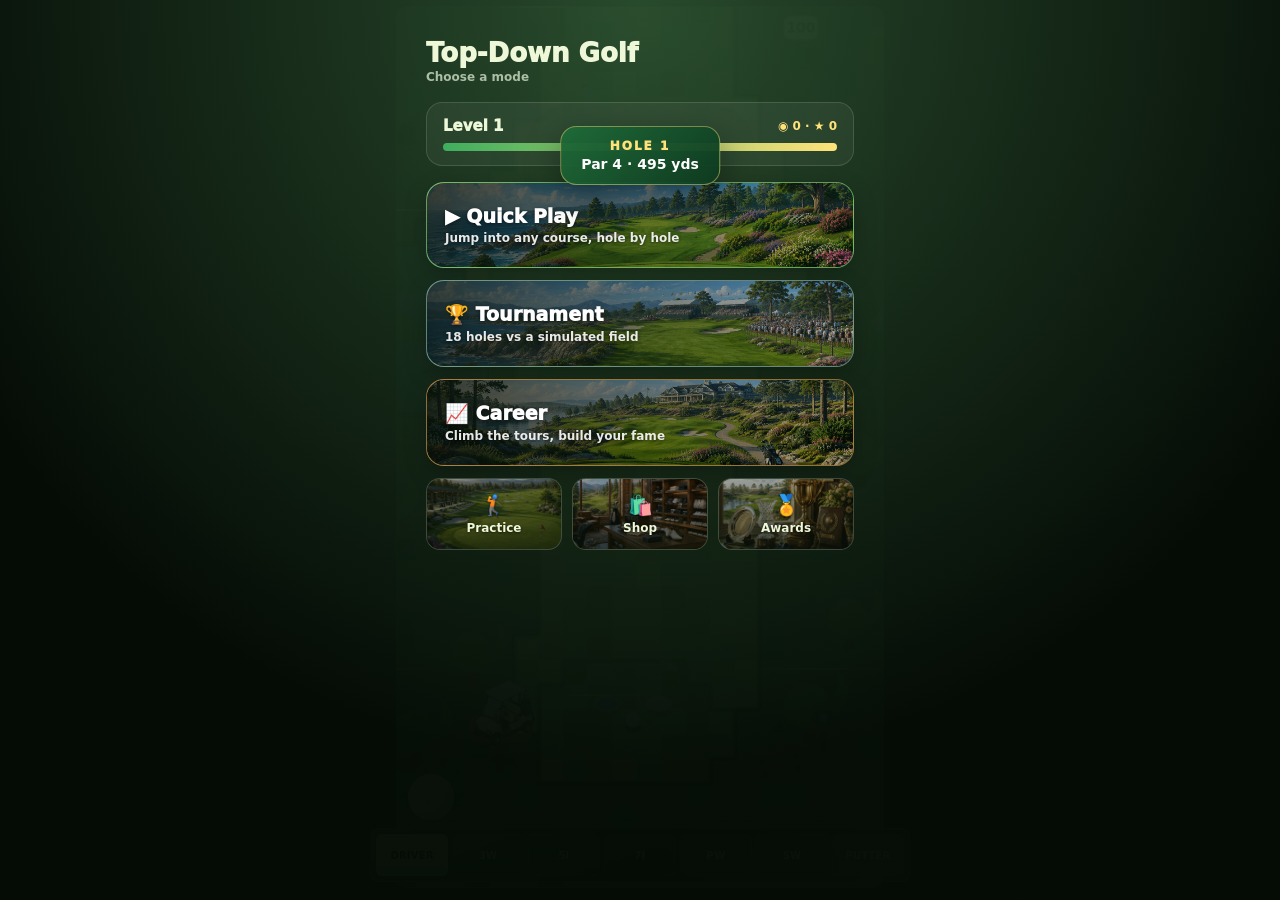
==== index.html @ 18592974 "Add files via upload" ====
<!doctype html>
<html lang="en">
<head>
  <meta charset="utf-8" />
  <meta name="viewport" content="width=device-width,initial-scale=1,viewport-fit=cover" />
  <title>Top-Down Golf Prototype</title>
  <link rel="stylesheet" href="style.css?v=round068" />
  <link rel="stylesheet" href="ui-layout-fix.css?v=round068" />
</head>
<body>
  <main class="app-shell">
    <header class="top-panel">
      <div>
        <p class="eyebrow" id="holeLabel">Hole 1 · Par 4</p>
        <h1>Top-Down Golf</h1>
        <p class="sub">Pull back from the ball, release to lock aim and power, then tap the moving strike marker in the green zone.</p>
      </div>
      <div class="score-card">
        <span>Strokes</span>
        <strong id="strokes">0</strong>
      </div>
    </header>

    <section class="status-grid" aria-label="Shot status">
      <div><span>Lie</span><strong id="lie">Tee</strong></div>
      <div><span>Club</span><strong id="club">Driver</strong></div>
      <div><span>Pin</span><strong id="distance">0 yd</strong></div>
      <div><span>Power</span><strong id="power">0%</strong></div>
    </section>

    <canvas id="course" width="420" height="760" aria-label="Playable top-down golf course"></canvas>

    <section class="club-panel" aria-label="Golf bag club selection">
      <button data-club="driver" class="selected">Driver</button>
      <button data-club="wood3">3W</button>
      <button data-club="iron5">5I</button>
      <button data-club="iron7">7I</button>
      <button data-club="wedgeP">PW</button>
      <button data-club="wedgeS">SW</button>
      <button data-club="putter">Putter</button>
    </section>

    <section class="actions">
      <button id="resetShot" type="button">Reset ball</button>
      <button id="newHole" type="button">Restart hole</button>
    </section>

    <p class="hint" id="hint">Pull back from the ball, release to lock aim and power, then tap the moving strike marker in the green zone.</p>
  </main>

  <script src="shared.js?v=round068"></script>
  <script src="hole-data.js?v=round068"></script>
  <script src="props.js?v=round068"></script>
  <script src="surface-rendering.js?v=liefix1"></script>
  <script src="slope-v034.js?v=round068"></script>
  <!-- Stage A: engine-core.js replaces game.js + active-tuning.js + putting-physics-v027.js + shot-shape-v031.js -->
  <script src="engine-core.js?v=stageA7"></script>
  <!-- Slope rethink: real green height-field break model (overrides getGreenSlopeAt) -->
  <script src="slope-field.js?v=slope5"></script>
  <script src="ui-polish.js?v=round068"></script>
  <!-- Redesigned swing/timing meter -->
  <script src="swing-meter.js?v=meter1"></script>
  <script src="version-badge.js?v=round068"></script>
  <!-- Stage B: round-core.js replaces round-v035.js and folds in round-v036.js's par-3 hole data -->
  <script src="round-core.js?v=stageB"></script>
  <script src="round-v036.js?v=round068"></script>
  <script src="round-v037.js?v=round068"></script>
  <script src="round-v038.js?v=round068"></script>
  <script src="round-v039.js?v=round068"></script>
  <script src="round-v040.js?v=round068"></script>
  <script src="round-v041.js?v=round068"></script>
  <script src="round-v042.js?v=round068"></script>
  <script src="round-v043.js?v=round068"></script>
  <script src="round-v044.js?v=round068"></script>
  <script src="course-menu-v045.js?v=round068"></script>
  <script src="courses-v046.js?v=palmfix2"></script>
  <!-- 5 new 18-hole courses: desert, moor, moon, mars, sky -->
  <script src="new-courses.js?v=new3"></script>
  <!-- high-detail per-theme objects for new courses -->
  <script src="course-detail.js?v=detail17"></script>
  <!-- Full creative visual redo of all 5 courses (base renderer; graphics-enhance layers lighting on top) -->
  <script src="course-visuals.js?v=redo16"></script>
  <script src="course-menu-svg-v047.js?v=round068"></script>
  <script src="course-menu-hybrid-v048.js?v=round068"></script>
  <script src="course-menu-classic-exit-v049.js?v=round068"></script>
  <script src="ball-menu-exit-style-v050.js?v=round068"></script>
  <!-- Photo course tiles: always-on image previews from images/course-<id>.jpg -->
  <!-- XP / levels / coins / unlocks / customisation -->
  <script src="progression.js?v=prog4"></script>
  <script src="course-menu-photos.js?v=photos7"></script>
  <!-- daily challenge: one date-seeded hole per day -->
  <script src="daily-challenge.js?v=daily1"></script>
  <!-- new game modes & systems -->
  <script src="achievements.js?v=achv3"></script>
  <script src="driving-range.js?v=range2"></script>
  <script src="putting-green.js?v=putt1"></script>
  <script src="game-modes.js?v=modes5"></script>
  <script src="camera-polish-v051.js?v=cam2"></script>
  <script src="camera-shot-framing-v052.js?v=round068"></script>
  <script src="camera-settle-putt-v053.js?v=round068"></script>
  <script src="putting-zoom-bg-v054.js?v=zoom25"></script>
  <script src="green-settle-putter-v055.js?v=round068"></script>
  <script src="green-putter-hardfix-v056.js?v=round068"></script>
  <!-- Symmetric club handoff: switch away from putter when ball settles off the green -->
  <script src="putter-handoff-fix.js?v=handoff2"></script>
  <script src="progression-career-v057.js?v=round068"></script>
  <script src="pass-and-play.js?v=pp3"></script>
  <script src="customisation-v057.js?v=round068"></script>
  <script src="wind-system-v057.js?v=wind2"></script>
  <script src="wind-flight-ui-v058.js?v=round068"></script>
  <script src="ingame-crisp-ui-v059.js?v=round068"></script>
  <script src="unified-ingame-ui-v060.js?v=round068"></script>
  <script src="ui-theme-tracer-shimmer-v061.js?v=round068"></script>
  <script src="topbar-wind-shimmer-v062.js?v=round068"></script>
  <script src="wind-no-snap-v063.js?v=wind3"></script>
  <script src="wind-overlay-tracer-v064.js?v=round068"></script>
  <script src="flight-curve-overlay-v065.js?v=round068"></script>
  <script src="wind-visible-overlay-v066.js?v=round068"></script>
  <script src="wind-coverage-v067.js?v=round068"></script>
  <script src="graphics-overhaul-v071.js?v=graphics071"></script>
  <!-- Stage C: depth, lighting & shadow enhancement (loads last, wraps drawCourse/drawBall) -->
  <script src="graphics-enhance.js?v=stageC3"></script>
  <!-- tile-grid pixel-art surface renderer -->
  <script src="tile-render.js?v=tile11"></script>
  <!-- Field-based green-read arrows: visualises the SAME slope the ball obeys (loads last) -->
  <script src="slope-read.js?v=slope9"></script>
  <!-- Wind-driven tree sway: scales with windStateV057.mph -->
  <script src="tree-sway.js?v=sway1"></script>
  <!-- pitch marks & divots -->
  <script src="ground-marks.js?v=marks1"></script>
  <!-- cinematic hole intro flyover + cart/sprinklers -->
  <script src="hole-intro.js?v=intro3"></script>
  <!-- hit-quality flash + score-name celebration -->
  <script src="feedback-fx.js?v=fx5"></script>
  <!-- remove superseded v057 customisation/career menus -->
  <script src="legacy-cleanup.js?v=clean3"></script>
  <!-- hidden dev tools, only active with ?dev=1 -->
  <script src="dev-tools.js?v=dev1"></script>
</body>
</html>
---- style.css ----
:root {
  color-scheme: dark;
  --bg: #102013;
  --panel: rgba(16, 28, 18, 0.92);
  --panel-2: rgba(22, 36, 24, 0.95);
  --border: rgba(255,255,255,0.12);
  --text: #eef6e6;
  --muted: #bfd4b8;
  --accent: #8fd07a;
  --accent-2: #f0e47c;
}

* { box-sizing: border-box; }
html, body { margin: 0; min-height: 100%; background: radial-gradient(circle at top, #18311c 0%, #0d180f 60%, #091109 100%); color: var(--text); font-family: Inter, system-ui, -apple-system, Segoe UI, Roboto, sans-serif; }
body { display: flex; justify-content: center; padding: 12px; }

.app-shell {
  width: min(100%, 540px);
  min-height: calc(100dvh - 24px);
  display: grid;
  grid-template-rows: auto auto minmax(0, 1fr) auto auto;
  gap: 10px;
}

.top-panel, .status-grid, .club-panel, .actions, .hint {
  background: var(--panel);
  border: 1px solid var(--border);
  border-radius: 18px;
  backdrop-filter: blur(8px);
}

.top-panel {
  display: flex;
  justify-content: space-between;
  gap: 16px;
  padding: 14px 16px;
}

.eyebrow {
  margin: 0 0 4px;
  color: var(--muted);
  font-size: 0.82rem;
  letter-spacing: 0.04em;
  text-transform: uppercase;
}

h1 { margin: 0; font-size: 1.35rem; }
.sub { margin: 6px 0 0; color: var(--muted); font-size: 0.92rem; line-height: 1.35; }

.score-card {
  min-width: 92px;
  padding: 8px 10px;
  border-radius: 14px;
  background: var(--panel-2);
  border: 1px solid var(--border);
  align-self: start;
  text-align: center;
}
.score-card span { display: block; color: var(--muted); font-size: 0.8rem; }
.score-card strong { font-size: 1.7rem; }

.status-grid {
  display: grid;
  grid-template-columns: repeat(4, 1fr);
  gap: 8px;
  padding: 10px;
}
.status-grid div {
  background: rgba(255,255,255,0.03);
  border: 1px solid rgba(255,255,255,0.08);
  border-radius: 12px;
  padding: 8px;
  text-align: center;
}
.status-grid span { display: block; color: var(--muted); font-size: 0.76rem; margin-bottom: 3px; }
.status-grid strong { font-size: 0.94rem; }

#course {
  width: auto;
  max-width: 100%;
  height: min(52dvh, 560px);
  justify-self: center;
  display: block;
  border-radius: 20px;
  background: #2b5a2f;
  border: 1px solid rgba(255,255,255,0.12);
  box-shadow: 0 18px 40px rgba(0,0,0,0.3);
  touch-action: none;
}

.club-panel {
  display: grid;
  grid-template-columns: repeat(7, minmax(0, 1fr));
  gap: 8px;
  padding: 10px;
}

.club-panel button, .actions button {
  appearance: none;
  border: 1px solid rgba(255,255,255,0.12);
  color: var(--text);
  background: rgba(255,255,255,0.05);
  border-radius: 12px;
  padding: 10px 8px;
  font-weight: 700;
  cursor: pointer;
}
.club-panel button.selected {
  background: linear-gradient(180deg, rgba(157,225,128,0.35), rgba(120,182,95,0.2));
  border-color: rgba(173,240,143,0.5);
  box-shadow: inset 0 0 0 1px rgba(255,255,255,0.06);
}
.actions {
  display: grid;
  grid-template-columns: 1fr 1fr;
  gap: 10px;
  padding: 10px;
}
.actions button { background: rgba(255,255,255,0.06); }
.hint {
  margin: 0;
  padding: 12px 14px;
  color: var(--muted);
  line-height: 1.4;
  font-size: 0.92rem;
}

@media (max-width: 520px) {
  body { padding: 8px; }
  .app-shell { min-height: calc(100dvh - 16px); gap: 8px; }
  .top-panel { padding: 11px 12px; }
  .sub { display: none; }
  .status-grid { grid-template-columns: repeat(4, 1fr); gap: 6px; padding: 8px; }
  .status-grid div { padding: 6px 4px; }
  .club-panel { grid-template-columns: repeat(7, 1fr); gap: 5px; padding: 8px; }
  .club-panel button { padding: 8px 3px; font-size: 0.74rem; }
  .actions { padding: 8px; }
  .hint { padding: 9px 11px; font-size: 0.84rem; }
}
---- ui-layout-fix.css ----
html,
body {
  height: 100%;
  overflow: hidden;
}

body {
  padding: 6px;
  background:
    linear-gradient(180deg, rgba(255,255,255,0.035), rgba(255,255,255,0) 22%),
    radial-gradient(circle at 50% 0%, #142718 0%, #081008 72%);
}

.top-panel,
.status-grid,
.hint {
  display: none;
}

.app-shell {
  position: relative;
  width: min(100%, 560px);
  height: calc(100dvh - 12px);
  min-height: 0;
  display: grid;
  grid-template-rows: minmax(0, 1fr) auto;
  gap: 6px;
}

#course {
  grid-row: 1;
  height: 100%;
  max-height: none;
  align-self: stretch;
  border-radius: 12px;
  border: 1px solid rgba(222, 255, 210, 0.22);
  box-shadow:
    0 0 0 1px rgba(0,0,0,0.34),
    0 18px 38px rgba(0,0,0,0.38);
}

.actions {
  grid-row: 2;
  padding: 5px;
  gap: 5px;
  background: rgba(7, 12, 8, 0.88);
  border: 1px solid rgba(222,255,210,0.14);
  border-radius: 10px;
  backdrop-filter: none;
}

.actions button {
  padding: 7px 8px;
  font-size: 0.75rem;
  min-height: 30px;
  border-radius: 7px;
  border: 1px solid rgba(222,255,210,0.15);
  background: linear-gradient(180deg, rgba(255,255,255,0.075), rgba(255,255,255,0.025));
  color: #eaf4e3;
  letter-spacing: 0.015em;
  text-transform: uppercase;
  box-shadow: inset 0 1px 0 rgba(255,255,255,0.08);
}

.actions button:active,
.club-panel button:active {
  transform: translateY(1px);
}

.club-panel {
  position: absolute;
  left: 10px;
  right: 10px;
  bottom: 48px;
  z-index: 5;
  display: grid;
  grid-template-columns: repeat(7, 1fr);
  gap: 4px;
  padding: 5px;
  background: rgba(5, 11, 7, 0.88);
  border: 1px solid rgba(222,255,210,0.16);
  border-radius: 10px;
  box-shadow:
    0 10px 24px rgba(0,0,0,0.24),
    inset 0 1px 0 rgba(255,255,255,0.07);
  backdrop-filter: none;
}

.club-panel button {
  padding: 8px 2px;
  min-height: 31px;
  font-size: 0.68rem;
  border-radius: 6px;
  border: 1px solid rgba(222,255,210,0.12);
  background: rgba(255,255,255,0.045);
  color: rgba(236,246,228,0.86);
  font-weight: 850;
  letter-spacing: 0.015em;
  text-transform: uppercase;
  box-shadow: inset 0 1px 0 rgba(255,255,255,0.06);
}

.club-panel button.selected {
  color: #071007;
  background: linear-gradient(180deg, #c8f47c 0%, #86d758 100%);
  border-color: rgba(230,255,179,0.86);
  box-shadow:
    0 0 0 1px rgba(5,15,5,0.28),
    0 0 14px rgba(132,215,88,0.32),
    inset 0 1px 0 rgba(255,255,255,0.42);
}

@media (max-width: 520px) {
  body {
    padding: 4px;
  }

  .app-shell {
    width: 100%;
    height: calc(100dvh - 8px);
    gap: 5px;
  }

  #course {
    border-radius: 10px;
  }

  .actions {
    padding: 4px;
  }

  .actions button {
    padding: 6px;
    font-size: 0.7rem;
    min-height: 28px;
  }

  .club-panel {
    left: 8px;
    right: 8px;
    bottom: 40px;
    gap: 3px;
    padding: 4px;
    border-radius: 9px;
  }

  .club-panel button {
    padding: 7px 1px;
    min-height: 29px;
    font-size: 0.64rem;
  }
}
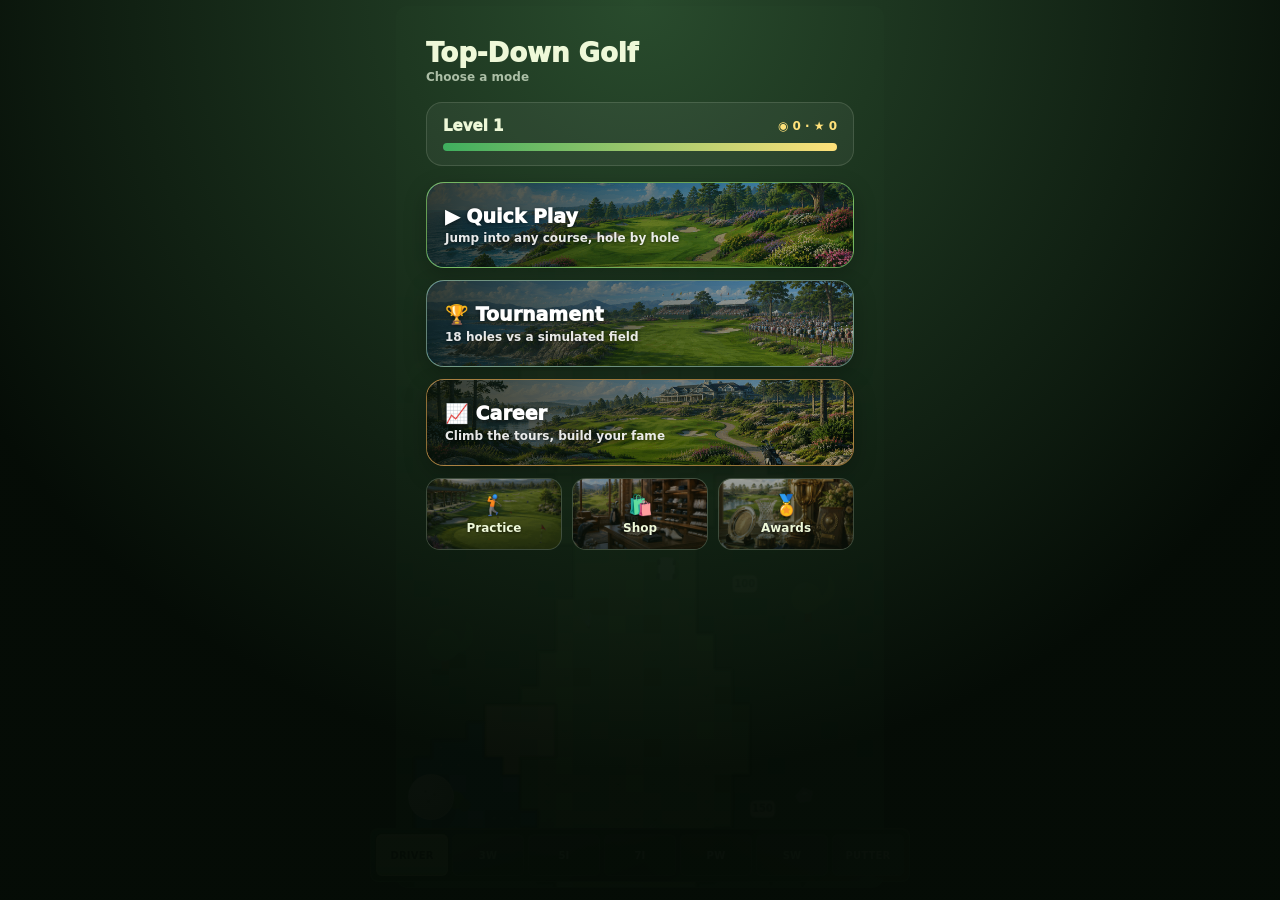
==== commit 34df72f2: "Add files via upload" ====
--- a/index.html
+++ b/index.html
@@ -77,7 +77,7 @@
   <!-- 5 new 18-hole courses: desert, moor, moon, mars, sky -->
   <script src="new-courses.js?v=new3"></script>
   <!-- high-detail per-theme objects for new courses -->
-  <script src="course-detail.js?v=detail17"></script>
+  <script src="course-detail.js?v=detail18"></script>
   <!-- Full creative visual redo of all 5 courses (base renderer; graphics-enhance layers lighting on top) -->
   <script src="course-visuals.js?v=redo16"></script>
   <script src="course-menu-svg-v047.js?v=round068"></script>
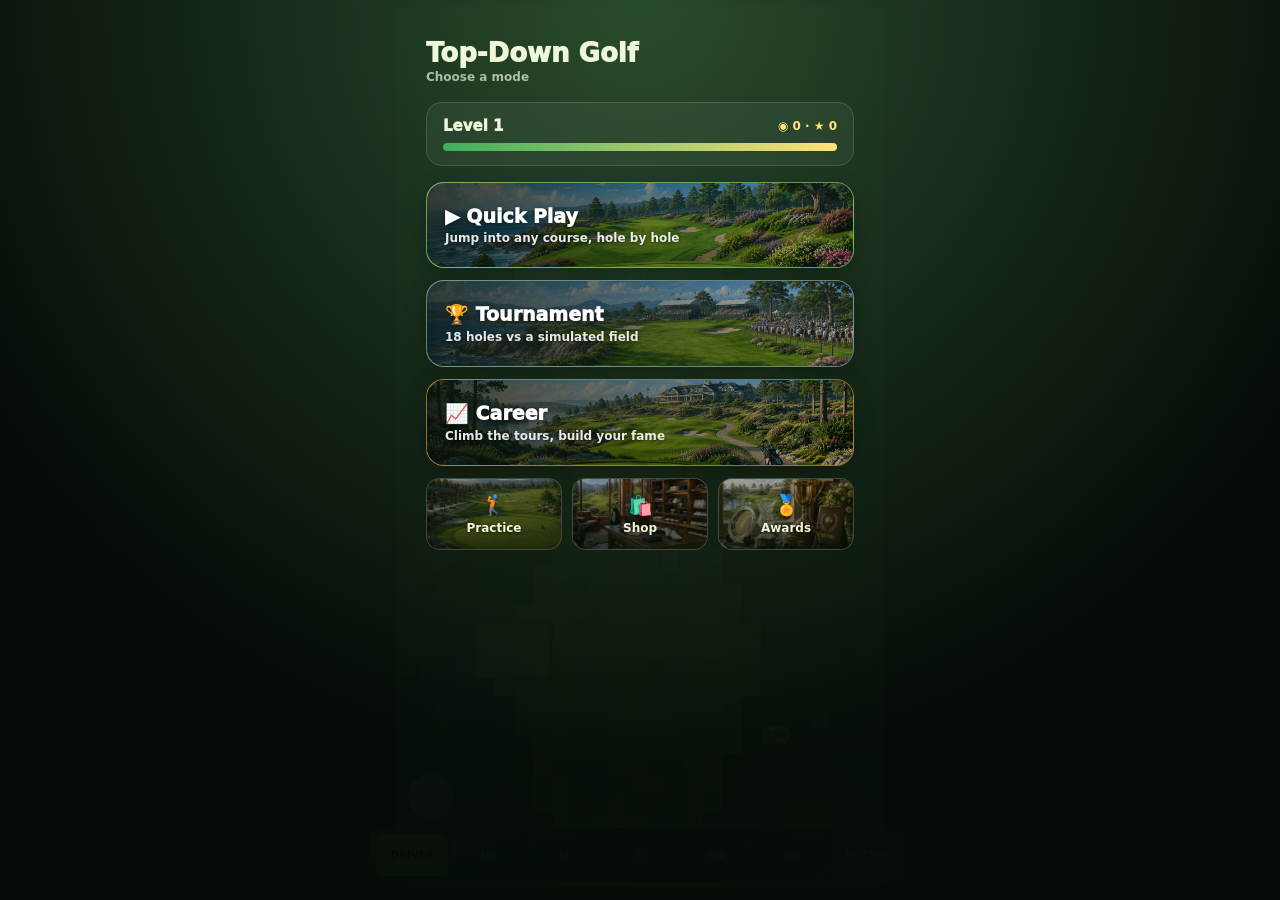
==== commit e2e7a231: "Add files via upload" ====
--- a/index.html
+++ b/index.html
@@ -129,7 +129,7 @@
   <!-- pitch marks & divots -->
   <script src="ground-marks.js?v=marks1"></script>
   <!-- cinematic hole intro flyover + cart/sprinklers -->
-  <script src="hole-intro.js?v=intro3"></script>
+  <script src="hole-intro.js?v=intro4"></script>
   <!-- hit-quality flash + score-name celebration -->
   <script src="feedback-fx.js?v=fx5"></script>
   <!-- remove superseded v057 customisation/career menus -->
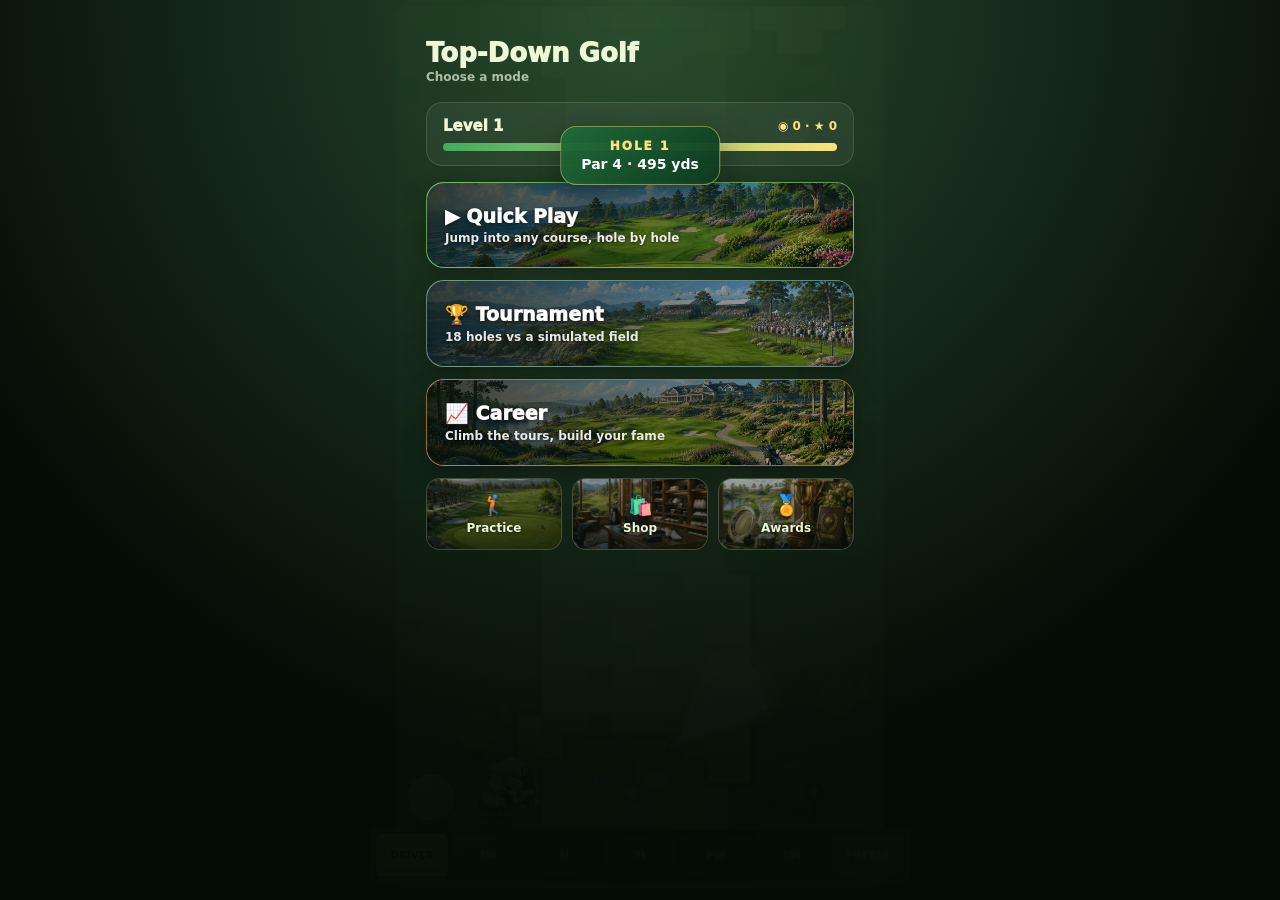
==== commit f5146b08: "Add files via upload" ====
--- a/index.html
+++ b/index.html
@@ -129,7 +129,7 @@
   <!-- pitch marks & divots -->
   <script src="ground-marks.js?v=marks1"></script>
   <!-- cinematic hole intro flyover + cart/sprinklers -->
-  <script src="hole-intro.js?v=intro4"></script>
+  <script src="hole-intro.js?v=intro5"></script>
   <!-- hit-quality flash + score-name celebration -->
   <script src="feedback-fx.js?v=fx5"></script>
   <!-- remove superseded v057 customisation/career menus -->
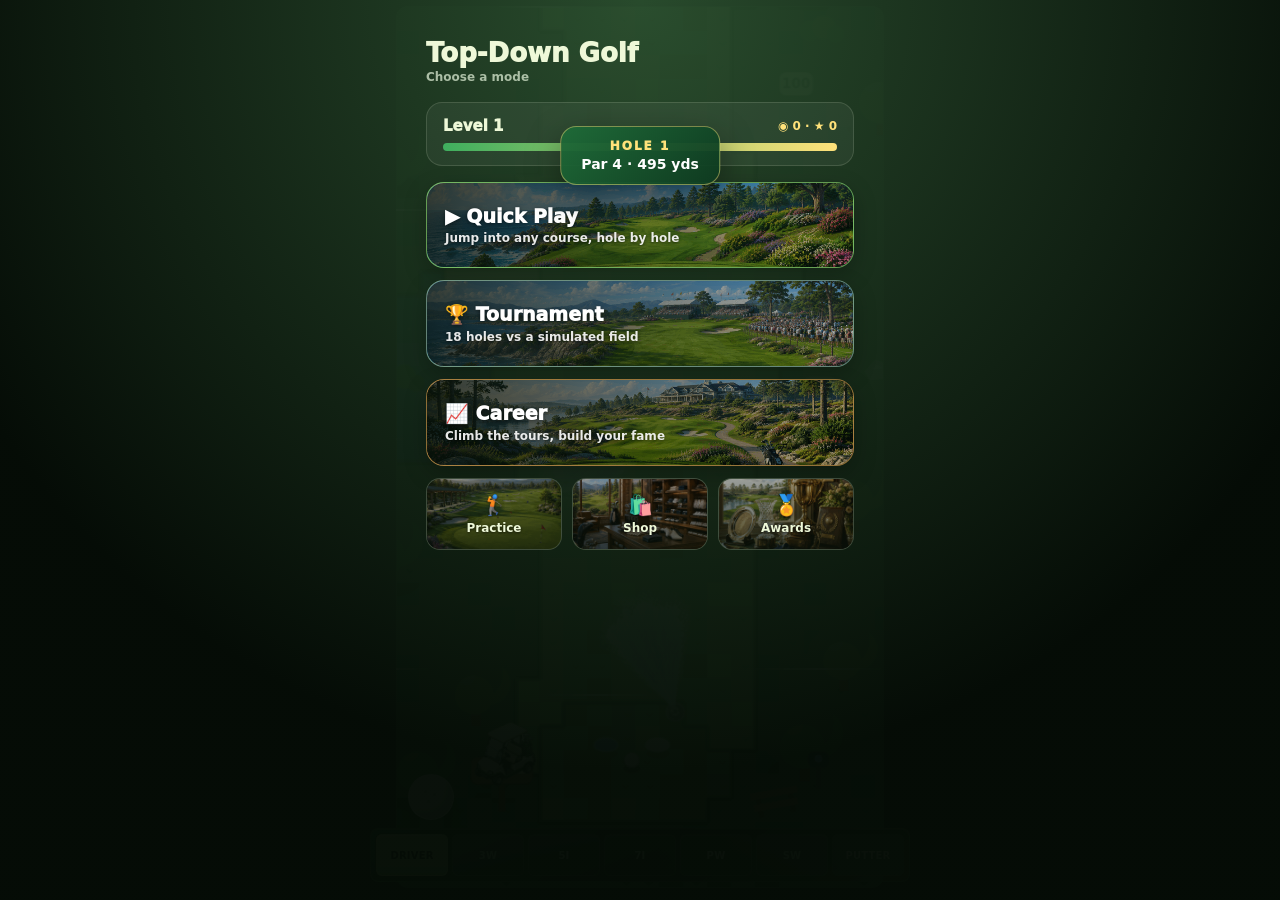
==== commit 7339d6a8: "Add files via upload" ====
--- a/index.html
+++ b/index.html
@@ -54,7 +54,7 @@
   <script src="surface-rendering.js?v=liefix1"></script>
   <script src="slope-v034.js?v=round068"></script>
   <!-- Stage A: engine-core.js replaces game.js + active-tuning.js + putting-physics-v027.js + shot-shape-v031.js -->
-  <script src="engine-core.js?v=stageA7"></script>
+  <script src="engine-core.js?v=stageA8"></script>
   <!-- Slope rethink: real green height-field break model (overrides getGreenSlopeAt) -->
   <script src="slope-field.js?v=slope5"></script>
   <script src="ui-polish.js?v=round068"></script>
@@ -86,15 +86,15 @@
   <script src="ball-menu-exit-style-v050.js?v=round068"></script>
   <!-- Photo course tiles: always-on image previews from images/course-<id>.jpg -->
   <!-- XP / levels / coins / unlocks / customisation -->
-  <script src="progression.js?v=prog4"></script>
+  <script src="progression.js?v=prog5"></script>
   <script src="course-menu-photos.js?v=photos7"></script>
   <!-- daily challenge: one date-seeded hole per day -->
-  <script src="daily-challenge.js?v=daily1"></script>
+  <script src="daily-challenge.js?v=daily2"></script>
   <!-- new game modes & systems -->
-  <script src="achievements.js?v=achv3"></script>
+  <script src="achievements.js?v=achv4"></script>
   <script src="driving-range.js?v=range2"></script>
   <script src="putting-green.js?v=putt1"></script>
-  <script src="game-modes.js?v=modes5"></script>
+  <script src="game-modes.js?v=modes6"></script>
   <script src="camera-polish-v051.js?v=cam2"></script>
   <script src="camera-shot-framing-v052.js?v=round068"></script>
   <script src="camera-settle-putt-v053.js?v=round068"></script>
@@ -112,7 +112,7 @@
   <script src="unified-ingame-ui-v060.js?v=round068"></script>
   <script src="ui-theme-tracer-shimmer-v061.js?v=round068"></script>
   <script src="topbar-wind-shimmer-v062.js?v=round068"></script>
-  <script src="wind-no-snap-v063.js?v=wind3"></script>
+  <script src="wind-no-snap-v063.js?v=wind4"></script>
   <script src="wind-overlay-tracer-v064.js?v=round068"></script>
   <script src="flight-curve-overlay-v065.js?v=round068"></script>
   <script src="wind-visible-overlay-v066.js?v=round068"></script>
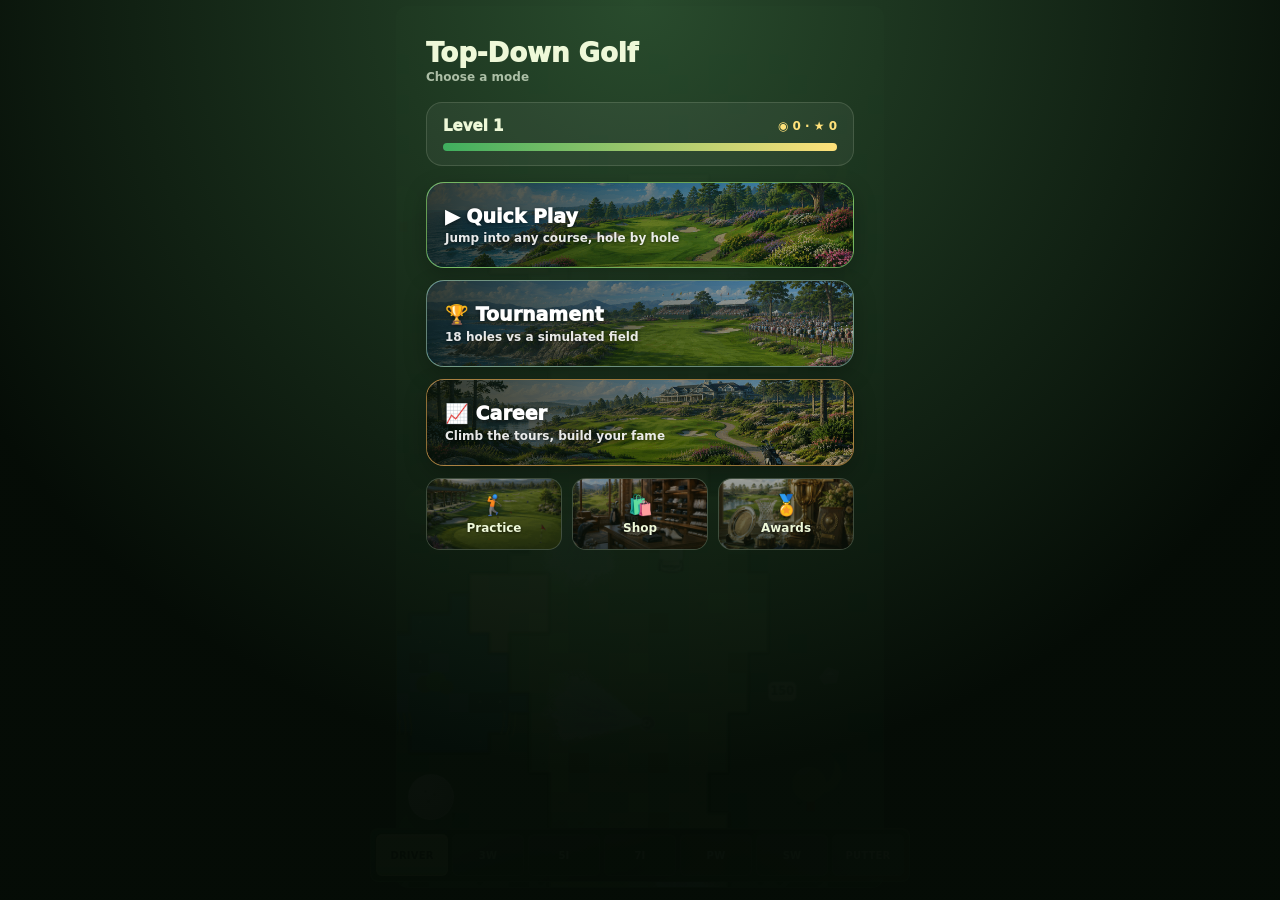
==== commit 849bf6bb: "Add files via upload" ====
--- a/index.html
+++ b/index.html
@@ -94,7 +94,7 @@
   <script src="achievements.js?v=achv4"></script>
   <script src="driving-range.js?v=range2"></script>
   <script src="putting-green.js?v=putt1"></script>
-  <script src="game-modes.js?v=modes6"></script>
+  <script src="game-modes.js?v=modes8"></script>
   <script src="camera-polish-v051.js?v=cam2"></script>
   <script src="camera-shot-framing-v052.js?v=round068"></script>
   <script src="camera-settle-putt-v053.js?v=round068"></script>
@@ -136,5 +136,7 @@
   <script src="legacy-cleanup.js?v=clean3"></script>
   <!-- hidden dev tools, only active with ?dev=1 -->
   <script src="dev-tools.js?v=dev1"></script>
+  <!-- procedural Web Audio sound system (wraps engine + modes) -->
+  <script src="audio.js?v=audio1"></script>
 </body>
 </html>
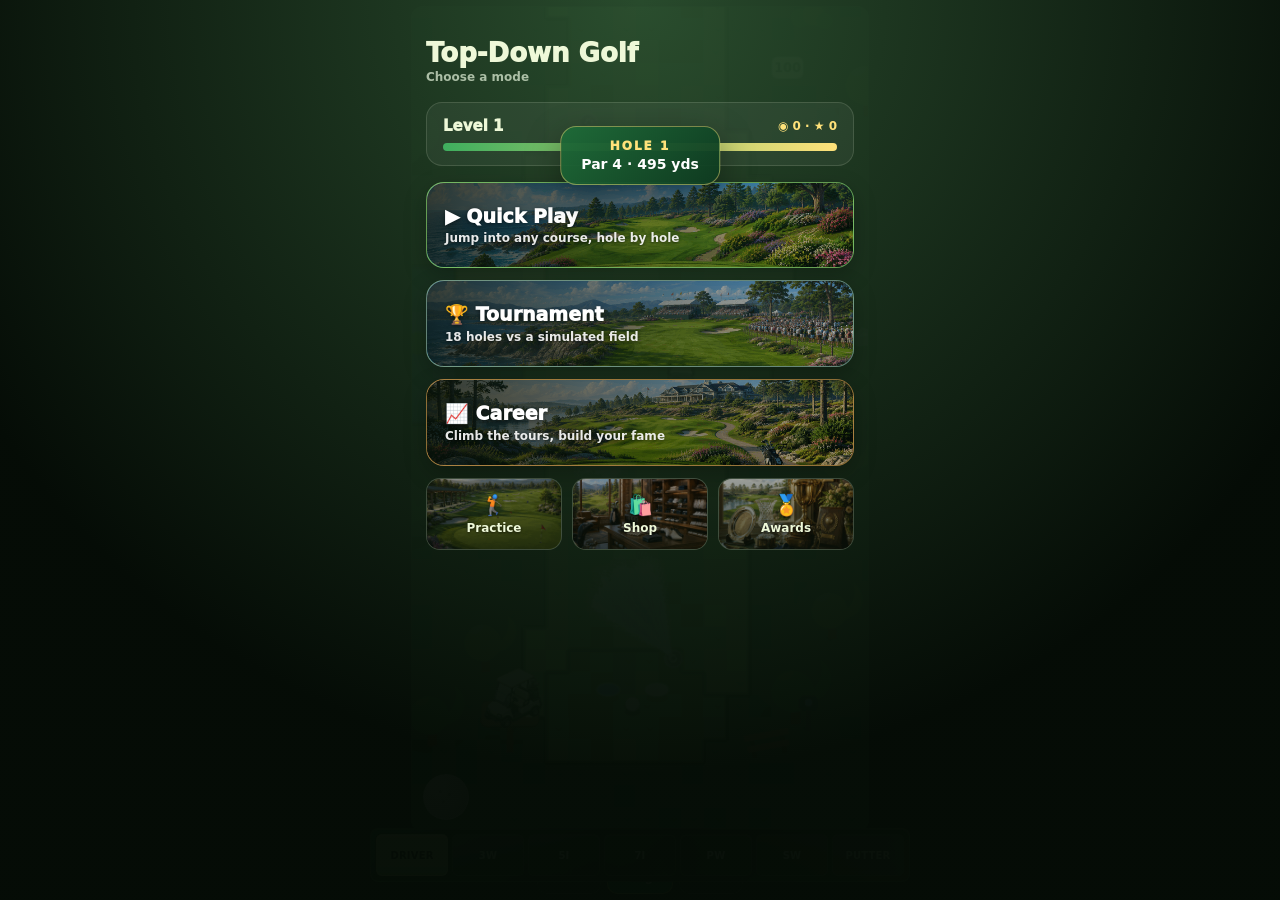
==== commit cdde796f: "Add files via upload" ====
--- a/index.html
+++ b/index.html
@@ -44,6 +44,8 @@
       <button id="resetShot" type="button">Reset ball</button>
       <button id="newHole" type="button">Restart hole</button>
     </section>
+
+    <div id="shotShapeBar"></div>
 
     <p class="hint" id="hint">Pull back from the ball, release to lock aim and power, then tap the moving strike marker in the green zone.</p>
   </main>
@@ -115,6 +117,8 @@
   <script src="wind-no-snap-v063.js?v=wind4"></script>
   <script src="wind-overlay-tracer-v064.js?v=round068"></script>
   <script src="flight-curve-overlay-v065.js?v=round068"></script>
+  <!-- intentional draw/fade + reworked progressive flight curve (supersedes v065 updateFlight) -->
+  <script src="shot-shaping.js?v=shape1"></script>
   <script src="wind-visible-overlay-v066.js?v=round068"></script>
   <script src="wind-coverage-v067.js?v=round068"></script>
   <script src="graphics-overhaul-v071.js?v=graphics071"></script>
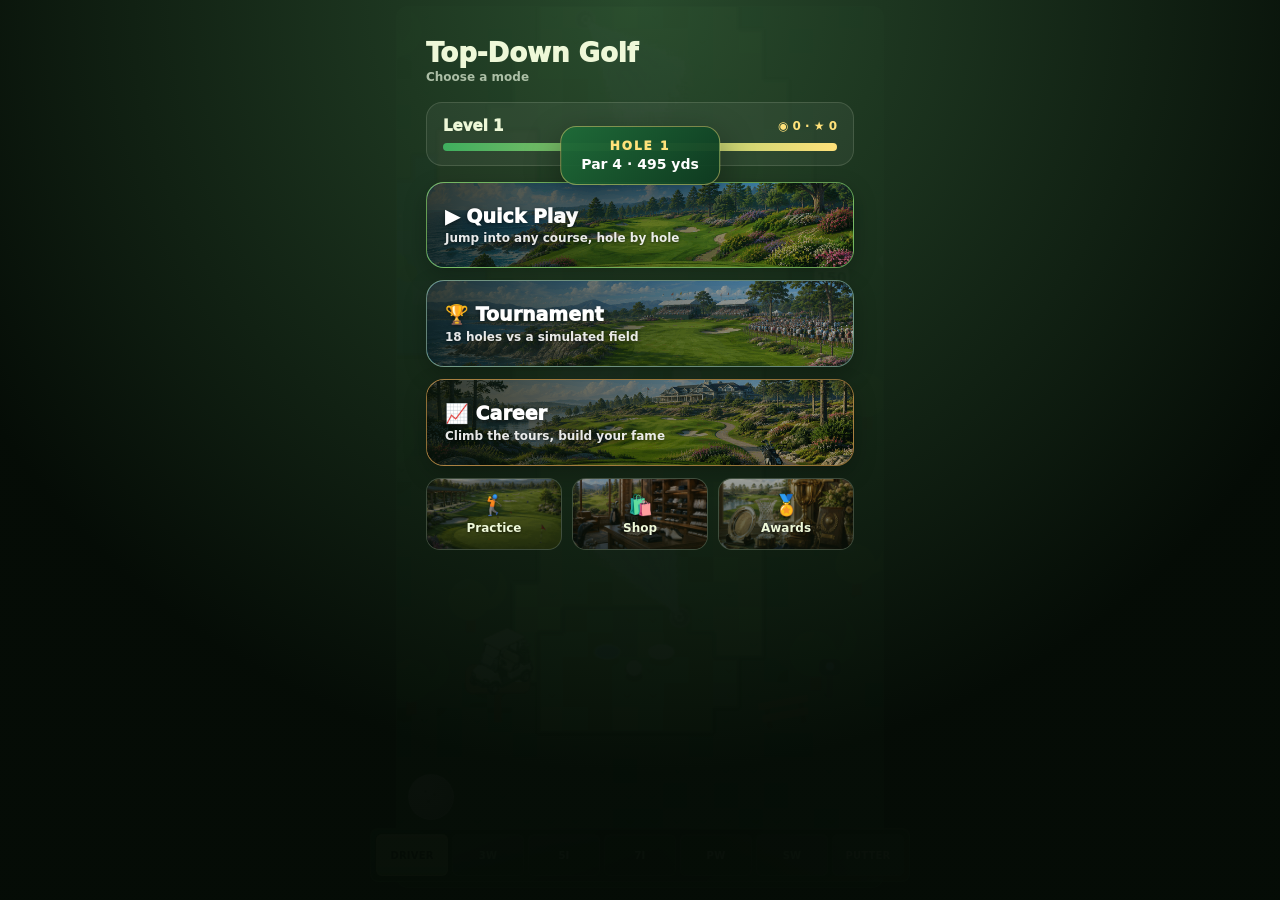
==== commit d9539620: "Add files via upload" ====
--- a/index.html
+++ b/index.html
@@ -45,8 +45,6 @@
       <button id="newHole" type="button">Restart hole</button>
     </section>
 
-    <div id="shotShapeBar"></div>
-
     <p class="hint" id="hint">Pull back from the ball, release to lock aim and power, then tap the moving strike marker in the green zone.</p>
   </main>
 
@@ -56,7 +54,7 @@
   <script src="surface-rendering.js?v=liefix1"></script>
   <script src="slope-v034.js?v=round068"></script>
   <!-- Stage A: engine-core.js replaces game.js + active-tuning.js + putting-physics-v027.js + shot-shape-v031.js -->
-  <script src="engine-core.js?v=stageA8"></script>
+  <script src="engine-core.js?v=stageA9"></script>
   <!-- Slope rethink: real green height-field break model (overrides getGreenSlopeAt) -->
   <script src="slope-field.js?v=slope5"></script>
   <script src="ui-polish.js?v=round068"></script>
@@ -118,7 +116,7 @@
   <script src="wind-overlay-tracer-v064.js?v=round068"></script>
   <script src="flight-curve-overlay-v065.js?v=round068"></script>
   <!-- intentional draw/fade + reworked progressive flight curve (supersedes v065 updateFlight) -->
-  <script src="shot-shaping.js?v=shape1"></script>
+  <script src="shot-shaping.js?v=shape2"></script>
   <script src="wind-visible-overlay-v066.js?v=round068"></script>
   <script src="wind-coverage-v067.js?v=round068"></script>
   <script src="graphics-overhaul-v071.js?v=graphics071"></script>
